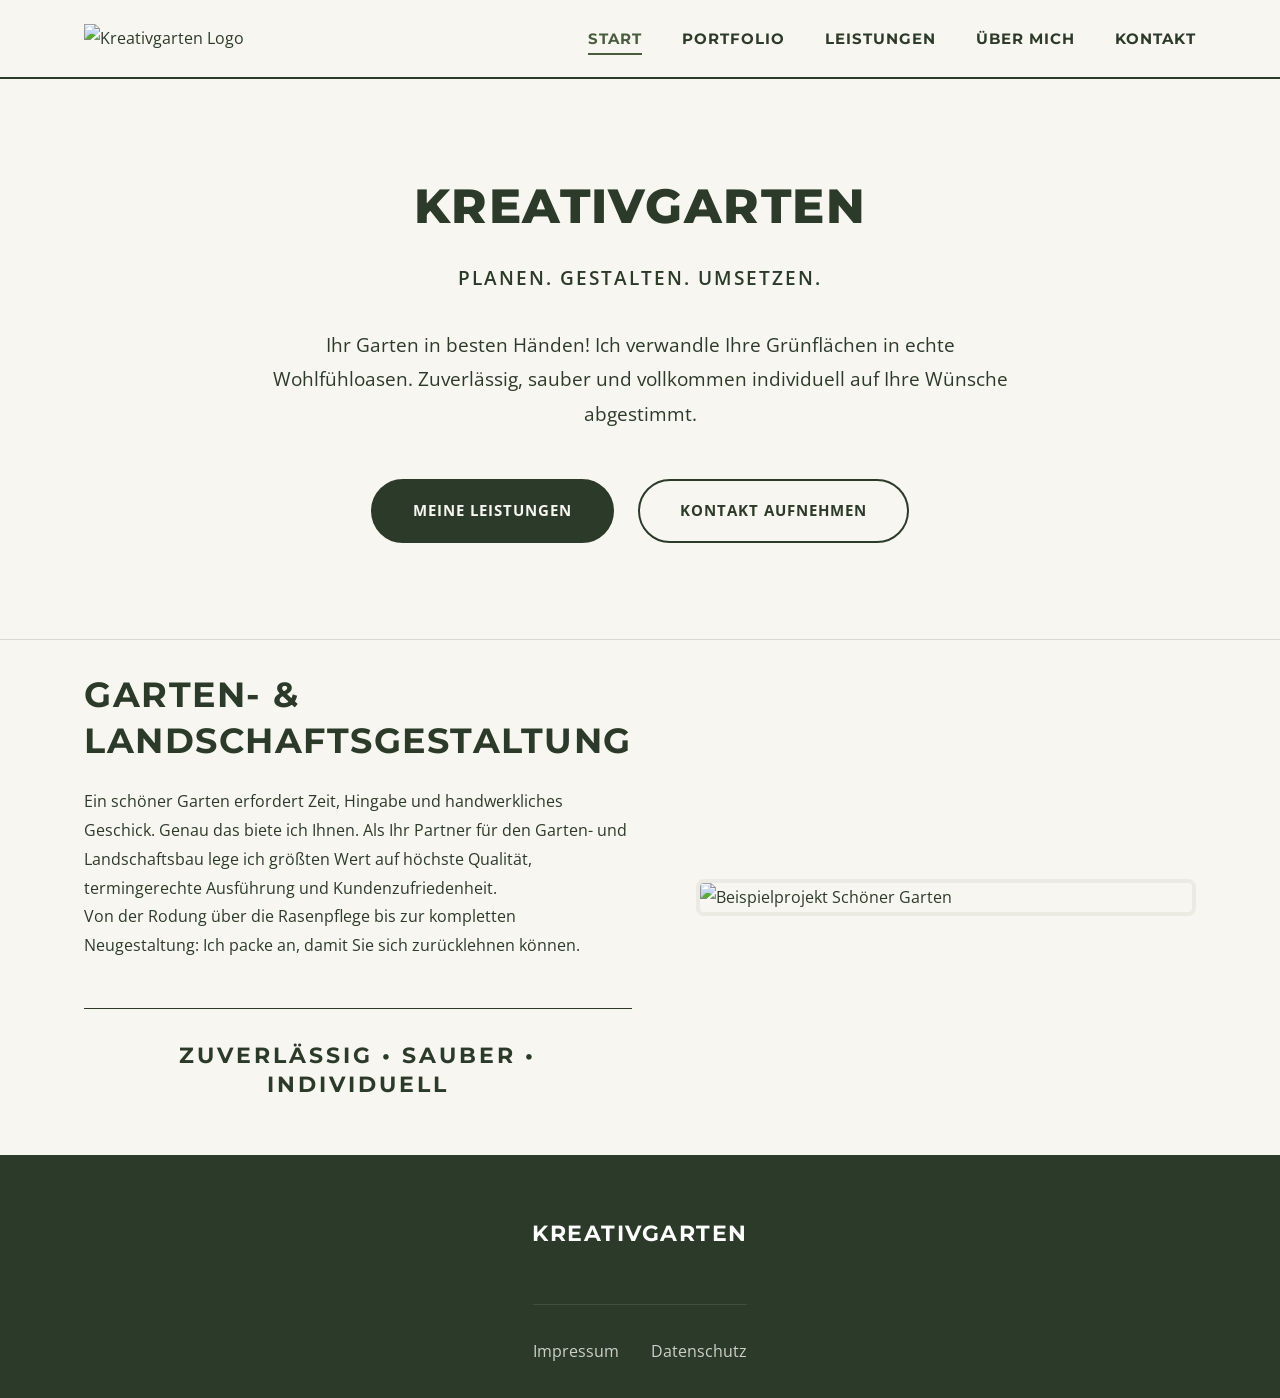
==== index.html @ d23b55d8 "V1" ====
<!DOCTYPE html>
<html lang="de">
<head>
    <meta charset="UTF-8">
    <meta name="viewport" content="width=device-width, initial-scale=1.0">
    <title>KREATIVGARTEN | Garten- & Landschaftsgestaltung</title>
    <link rel="stylesheet" href="style.css">
    <link rel="preconnect" href="https://fonts.googleapis.com">
    <link rel="preconnect" href="https://fonts.gstatic.com" crossorigin>
    <link href="https://fonts.googleapis.com/css2?family=Montserrat:wght@400;600;700;800&family=Open+Sans:wght@400;600&display=swap" rel="stylesheet">
</head>
<body>

    <!-- ================= HEADER & NAVIGATION ================= -->
    <header class="header">
        <div class="container flex-header">
            <div class="logo">
                <a href="index.html">
                    <img src="Bilder/Logo.jpeg" alt="Kreativgarten Logo">
                </a>
            </div>
            <nav class="navigation">
                <ul>
                    <li><a href="index.html" class="active">Start</a></li>
                    <li><a href="portfolio.html">Portfolio</a></li>
                    <li><a href="leistungen.html">Leistungen</a></li>
                    <li><a href="ueber-mich.html">Über mich</a></li>
                    <li><a href="kontakt.html">Kontakt</a></li>
                </ul>
            </nav>
        </div>
    </header>

    <main>
        <!-- ================= HERO BEREICH ================= -->
        <section class="page-header" style="background-color: var(--color-bg-main);">
            <div class="container">
                <h1>Kreativgarten</h1>
                <p class="slogan">PLANEN. GESTALTEN. UMSETZEN.</p>
                <p style="font-size: 1.2rem; max-width: 750px; margin: 0 auto 3rem auto;">
                    Ihr Garten in besten Händen! Ich verwandle Ihre Grünflächen in echte Wohlfühloasen. Zuverlässig, sauber und vollkommen individuell auf Ihre Wünsche abgestimmt.
                </p>
                <div style="display: flex; gap: 1.5rem; justify-content: center; flex-wrap: wrap;">
                    <a href="leistungen.html" class="btn btn-primary">Meine Leistungen</a>
                    <a href="kontakt.html" class="btn btn-secondary">Kontakt aufnehmen</a>
                </div>
            </div>
        </section>

        <!-- ================= EINFÜHRUNG & WERTE ================= -->
        <section class="container split-layout">
            <div class="content-text">
                <h2>Garten- & Landschaftsgestaltung</h2>
                <p>Ein schöner Garten erfordert Zeit, Hingabe und handwerkliches Geschick. Genau das biete ich Ihnen. Als Ihr Partner für den Garten- und Landschaftsbau lege ich größten Wert auf höchste Qualität, termingerechte Ausführung und Kundenzufriedenheit.</p>
                <p>Von der Rodung über die Rasenpflege bis zur kompletten Neugestaltung: Ich packe an, damit Sie sich zurücklehnen können.</p>
                
                <!-- Werte aus dem Flyer -->
                <div style="margin-top: 3rem; padding-top: 2rem; border-top: 1px solid var(--color-primary);">
                    <h3 style="text-align: center; letter-spacing: 3px;">ZUVERLÄSSIG &bull; SAUBER &bull; INDIVIDUELL</h3>
                </div>
            </div>
            <div class="content-image">
                <img src="Bilder/Logo_2x3.jpg" alt="Beispielprojekt Schöner Garten" style="width: 100%; border-radius: var(--border-radius); border: 4px solid var(--color-bg-alt);">
            </div>
        </section>
    </main>

    <!-- ================= FOOTER ================= -->
    <footer class="footer">
        <div class="container flex-footer">
            <div class="logo-footer">
                <h3 style="color: var(--color-white); margin-bottom: 0.5rem;">KREATIVGARTEN</h3>
            </div>
            <ul class="footer-links">
                <li><a href="impressum.html">Impressum</a></li>
                <li><a href="datenschutz.html">Datenschutz</a></li>
            </ul>
        </div>
    </footer>

</body>
</html>
---- style.css ----
/**
 * ==============================================================================
 * KREATIVGARTEN - GARTEN- & LANDSCHAFTSGESTALTUNG
 * Autor: KI-Assistent
 * Beschreibung: Zentrales Stylesheet, optimiert für Lesbarkeit & Responsivität
 * ==============================================================================
 */

/* ==========================================================================
   1. VARIABLEN & THEME (Farben aus dem Flyer)
   ========================================================================== */
   :root {
    /* --- Farben --- */
    --color-primary: #2c3a29;       /* Dunkles Olivgrün (Logo/Text) */
    --color-primary-hover: #4a5c3e; /* Helles Olivgrün (Interaktionen) */
    --color-bg-main: #f7f6f0;       /* Creme/Beige (Haupthintergrund) */
    --color-bg-alt: #ebeae3;        /* Dunkleres Creme (Sektionen) */
    --color-text-main: #2c3a29;     /* Haupttext (identisch mit Primary) */
    --color-white: #ffffff;
    --color-border: rgba(44, 58, 41, 0.15);

    /* --- Typografie --- */
    --font-primary: 'Open Sans', sans-serif;
    --font-heading: 'Montserrat', sans-serif;

    /* --- Abstände & Layout --- */
    --max-width-container: 1200px;  /* Vergrößert für mehr "Atemraum" */
    --spacing-section: 6rem;        /* Großzügiger Abstand zwischen Sektionen */
    --border-radius: 8px;
    --transition-speed: 0.3s;
}

/* ==========================================================================
   2. RESET & BASIS-STYLES
   ========================================================================== */
* {
    margin: 0;
    padding: 0;
    box-sizing: border-box;
}

body {
    font-family: var(--font-primary);
    color: var(--color-text-main);
    background-color: var(--color-bg-main);
    line-height: 1.8; /* Erhöht für bessere Lesbarkeit */
    display: flex;
    flex-direction: column;
    min-height: 100vh;
    font-size: 16px;
}

main {
    flex: 1; /* Hält den Footer am unteren Bildschirmrand */
}

a {
    text-decoration: none;
    color: var(--color-primary);
    transition: color var(--transition-speed) ease;
}

ul {
    list-style: none;
}

img {
    max-width: 100%;
    height: auto;
    display: block;
}

/* ==========================================================================
   3. TYPOGRAFIE
   ========================================================================== */
h1, h2, h3, h4 {
    font-family: var(--font-heading);
    color: var(--color-primary);
    margin-bottom: 1.5rem;
    line-height: 1.3;
    text-transform: uppercase;
    letter-spacing: 1.5px;
}

h1 { font-size: 3rem; font-weight: 800; }
h2 { font-size: 2.2rem; font-weight: 700; }
h3 { font-size: 1.4rem; font-weight: 700; }

.slogan {
    font-weight: 600;
    letter-spacing: 2px;
    margin-bottom: 2rem;
    font-size: 1.2rem;
}

/* ==========================================================================
   4. LAYOUT & CONTAINER
   ========================================================================== */
.container {
    width: 90%;
    max-width: var(--max-width-container);
    margin: 0 auto;
    padding: 0 20px; /* Verhindert das Kleben am Bildschirmrand */
}

section {
    padding: var(--spacing-section) 0;
}

.bg-alt {
    background-color: var(--color-bg-alt);
}

.text-center {
    text-align: center;
}

/* --- Dynamische Grids (verhindern das Quetschen!) --- */
/* Flexibles Grid, das Kacheln mindestens 280px breit macht. Wenn Platz ist, werden sie breiter. */
.grid-flexible {
    display: grid;
    grid-template-columns: repeat(auto-fit, minmax(280px, 1fr));
    gap: 3rem;
    margin-bottom: 4rem;
}

.grid-flexible-leistungen {
    display: grid;
    grid-template-columns: repeat(auto-fit, minmax(280px, 1fr));
    gap: 3rem;
}

/* 2-Spalten-Layout speziell für Text-Bild-Kombinationen */
.split-layout {
    display: grid;
    grid-template-columns: 1fr 1fr;
    gap: 4rem;
    align-items: center;
    margin-top: 2rem;
    margin-bottom: 2rem;
}

/* ==========================================================================
   5. KOMPONENTEN
   ========================================================================== */
/* --- Buttons --- */
.btn {
    display: inline-block;
    padding: 1rem 2.5rem;
    border-radius: 50px;
    font-weight: 700;
    text-transform: uppercase;
    letter-spacing: 1px;
    cursor: pointer;
    transition: all var(--transition-speed) ease;
    border: 2px solid var(--color-primary);
    font-size: 0.95rem;
    text-align: center;
}

.btn-primary {
    background-color: var(--color-primary);
    color: var(--color-bg-main);
}

.btn-primary:hover {
    background-color: var(--color-primary-hover);
    border-color: var(--color-primary-hover);
    color: var(--color-bg-main);
    transform: translateY(-2px);
}

.btn-secondary {
    background-color: transparent;
    color: var(--color-primary);
}

.btn-secondary:hover {
    background-color: var(--color-primary);
    color: var(--color-bg-main);
    transform: translateY(-2px);
}

/* --- Karten (Services etc.) --- */
.card {
    background-color: var(--color-bg-main);
    padding: 2.5rem 2rem;
    margin-bottom: 4rem;
    margin-top: 2rem;
    border-radius: var(--border-radius);
    box-shadow: 0 10px 30px rgba(0,0,0,0.03);
    border: 1px solid var(--color-border);
    text-align: center;
    transition: transform var(--transition-speed) ease;
    height: 100%; /* Wichtig für Grids: Karten sind immer gleich hoch */
}

.card-leistungen {
    background-color: var(--color-bg-main);
    padding: 2.5rem 2rem;


    border-radius: var(--border-radius);
    box-shadow: 0 10px 30px rgba(0,0,0,0.03);
    border: 1px solid var(--color-border);
    text-align: center;
    transition: transform var(--transition-speed) ease;
    height: 100%; /* Wichtig für Grids: Karten sind immer gleich hoch */
}

.card:hover {
    transform: translateY(-8px);
}

.card-icon {
    font-size: 2.5rem;
    color: var(--color-primary-hover);
    margin-bottom: 1.5rem;
}

/* --- Formulare --- */
.form-group {
    margin-bottom: 1.5rem;
    text-align: left;
}

.form-group label {
    display: block;
    font-weight: 600;
    margin-bottom: 0.5rem;
    color: var(--color-primary);
}

.form-control {
    width: 100%;
    padding: 1rem;
    border: 1px solid var(--color-border);
    border-radius: var(--border-radius);
    background-color: var(--color-bg-main);
    font-family: var(--font-primary);
    font-size: 1rem;
    transition: border-color 0.3s ease;
}

.form-control:focus {
    outline: none;
    border-color: var(--color-primary);
    box-shadow: 0 0 0 3px rgba(44, 58, 41, 0.1);
}

/* ==========================================================================
   6. SPEZIFISCHE SEKTIONEN
   ========================================================================== */
/* --- Header & Navigation --- */
.header {
    background-color: var(--color-bg-main);
    border-bottom: 2px solid var(--color-primary);
    position: sticky;
    top: 0;
    z-index: 100;
    padding: 1.5rem 0;
}

.flex-header {
    display: flex;
    justify-content: space-between;
    align-items: center;
}

.logo img {
    max-height: 80px;
    width: auto;
}

.navigation ul {
    display: flex;
    gap: 2.5rem;
    align-items: center;
}

.navigation a {
    color: var(--color-text-main);
    font-weight: 700;
    font-family: var(--font-heading);
    text-transform: uppercase;
    font-size: 0.95rem;
    letter-spacing: 1px;
}

.navigation a:hover,
.navigation a.active {
    color: var(--color-primary-hover);
    border-bottom: 2px solid var(--color-primary-hover);
    padding-bottom: 5px;
}

/* --- Seiten-Header (Hero) --- */
.page-header {
    background-color: var(--color-bg-alt);
    padding: 6rem 0;
    text-align: center;
    border-bottom: 1px solid var(--color-border);
}

/* --- Footer --- */
.footer {
    background-color: var(--color-primary);
    color: var(--color-bg-main);
    padding: 4rem 0 2rem 0;
    text-align: center;
    margin-top: auto;
}

.footer p, .footer a {
    color: var(--color-bg-main);
    opacity: 0.8;
}

.flex-footer {
    display: flex;
    flex-direction: column;
    align-items: center;
    gap: 2rem;
}

.footer-links {
    display: flex;
    gap: 2rem;
    margin-top: 1rem;
    border-top: 1px solid rgba(255,255,255,0.1);
    padding-top: 2rem;
}

.footer-links a:hover {
    opacity: 1;
}

/* ==========================================================================
   7. MEDIA QUERIES (Responsivität)
   ========================================================================== */
@media (max-width: 992px) {
    .split-layout {
        grid-template-columns: 1fr; /* Wird bei Tablets einspaltig */
        gap: 3rem;
    }
    h1 { font-size: 2.5rem; }
}

@media (max-width: 768px) {
    .flex-header {
        flex-direction: column;
        gap: 1.5rem;
    }
    
    .navigation ul {
        flex-wrap: wrap;
        justify-content: center;
        gap: 1rem 1.5rem;
    }

    section { padding: 4rem 0; }
}
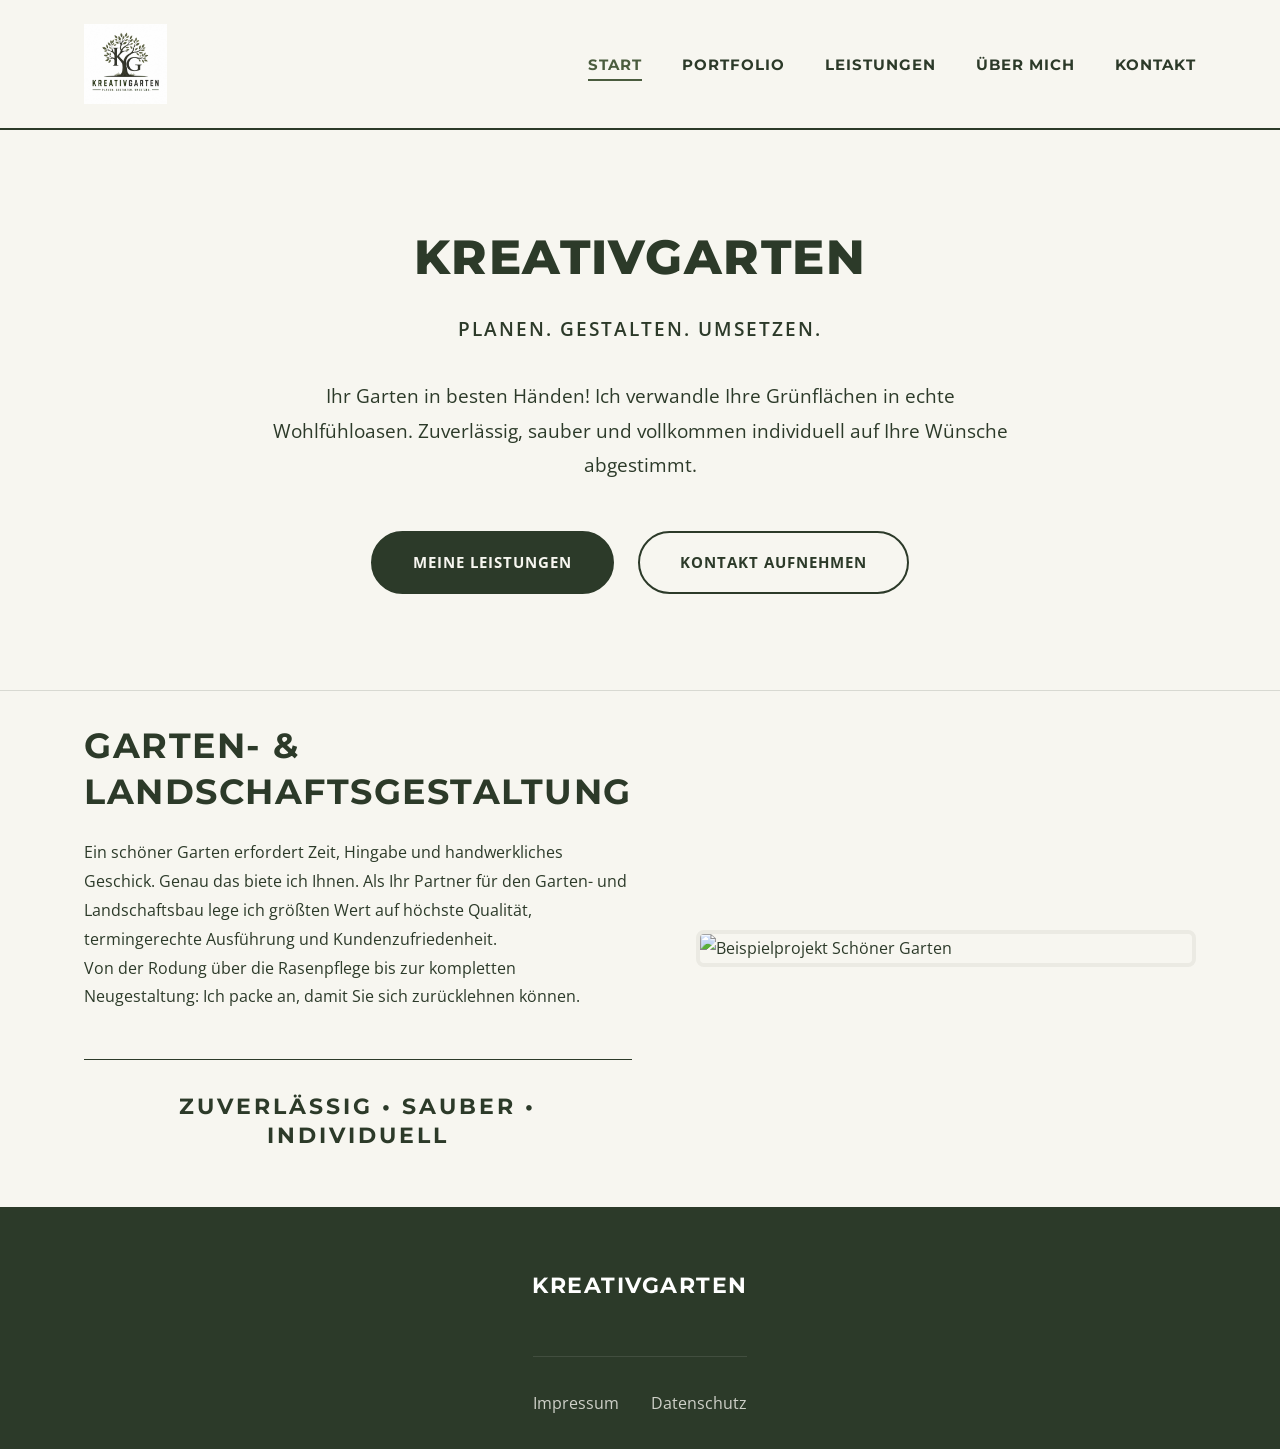
==== commit 31d773d5: "." ====
--- a/index.html
+++ b/index.html
@@ -16,7 +16,7 @@
         <div class="container flex-header">
             <div class="logo">
                 <a href="index.html">
-                    <img src="Bilder/Logo.jpeg" alt="Kreativgarten Logo">
+                    <img src="Bilder/logo.jpeg" alt="Kreativgarten Logo">
                 </a>
             </div>
             <nav class="navigation">
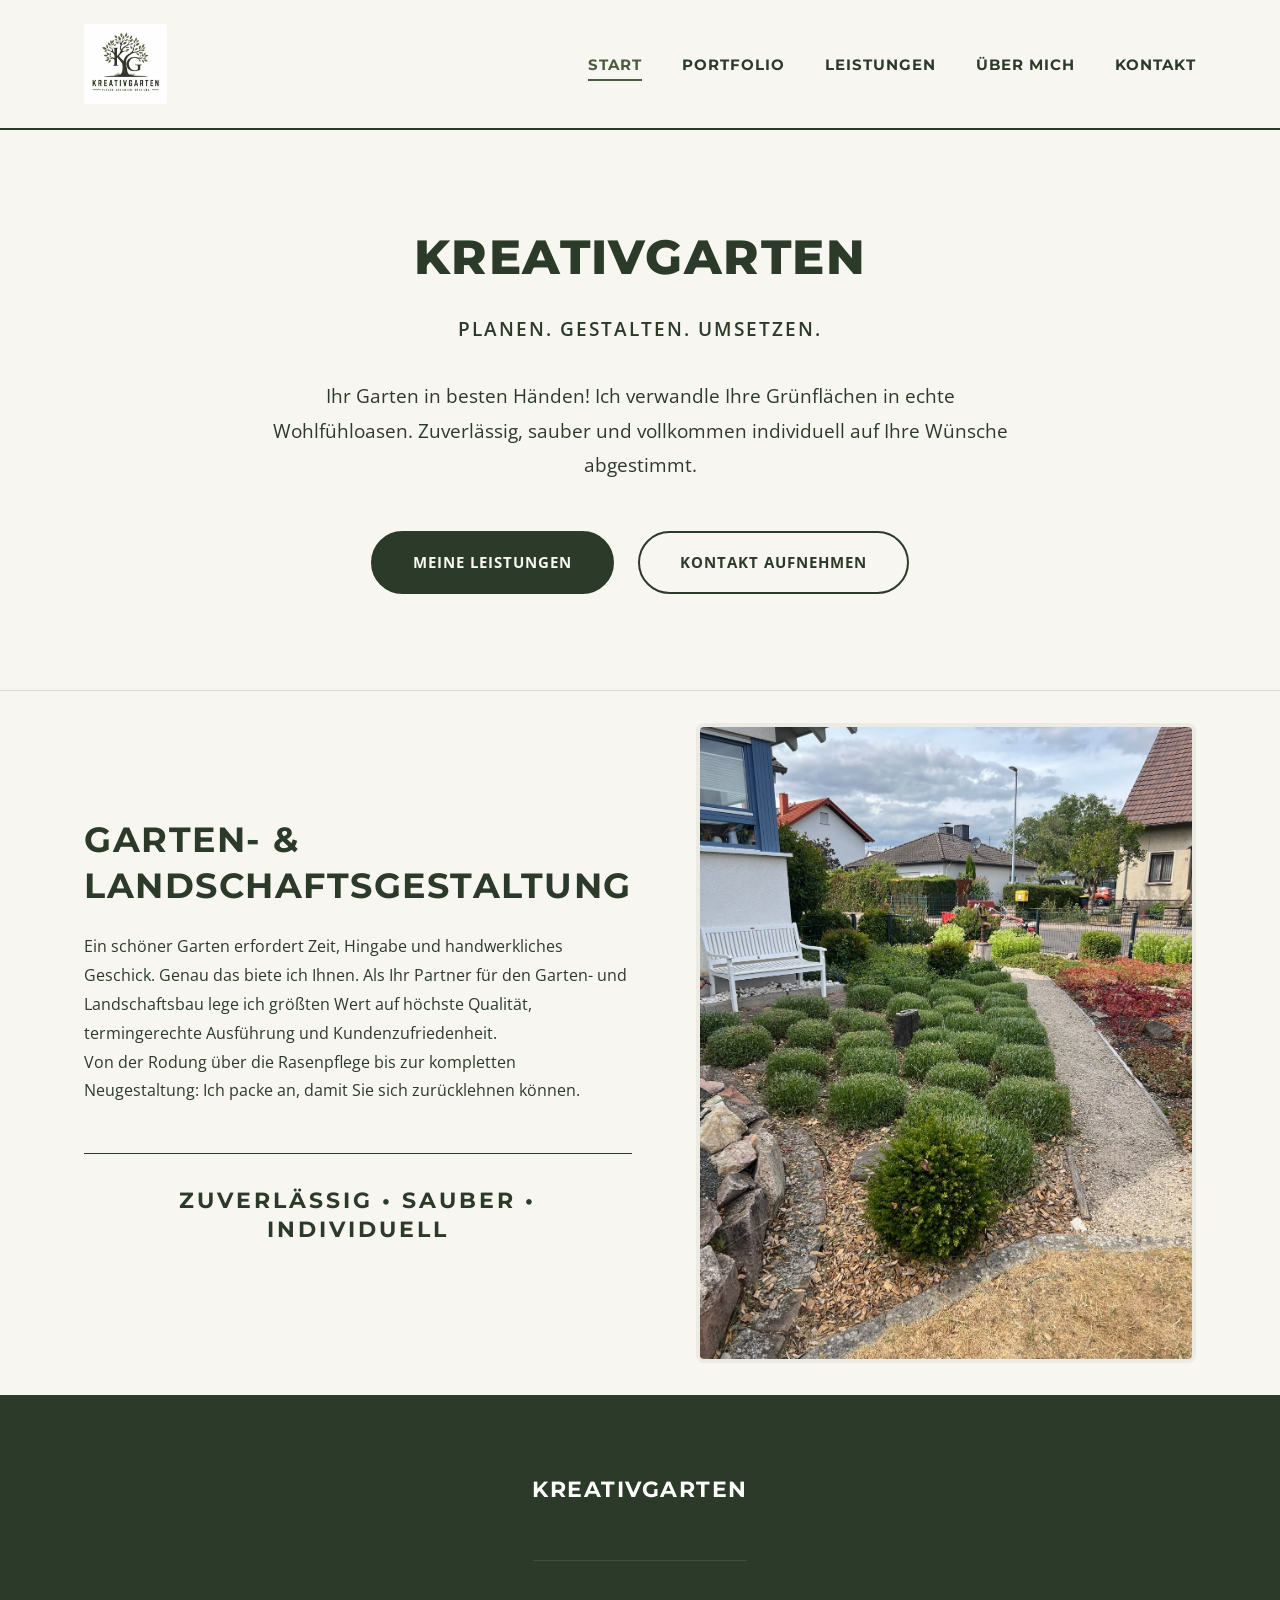
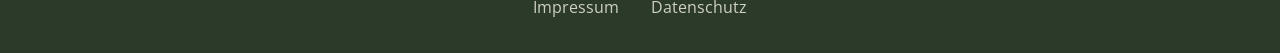
==== commit 74695682: "." ====
--- a/index.html
+++ b/index.html
@@ -60,7 +60,7 @@
                 </div>
             </div>
             <div class="content-image">
-                <img src="Bilder/Logo_2x3.jpg" alt="Beispielprojekt Schöner Garten" style="width: 100%; border-radius: var(--border-radius); border: 4px solid var(--color-bg-alt);">
+                <img src="Bilder/Weg2_Nachher.jpeg" alt="Schöner Garten" style="width: 100%; border-radius: var(--border-radius); border: 4px solid var(--color-bg-alt);">
             </div>
         </section>
     </main>
--- a/style.css
+++ b/style.css
@@ -1,7 +1,7 @@
 /**
  * ==============================================================================
  * KREATIVGARTEN - GARTEN- & LANDSCHAFTSGESTALTUNG
- * Autor: KI-Assistent
+ * 
  * Beschreibung: Zentrales Stylesheet, optimiert für Lesbarkeit & Responsivität
  * ==============================================================================
  */
@@ -9,13 +9,13 @@
 /* ==========================================================================
    1. VARIABLEN & THEME (Farben aus dem Flyer)
    ========================================================================== */
-   :root {
+:root {
     /* --- Farben --- */
-    --color-primary: #2c3a29;       /* Dunkles Olivgrün (Logo/Text) */
-    --color-primary-hover: #4a5c3e; /* Helles Olivgrün (Interaktionen) */
-    --color-bg-main: #f7f6f0;       /* Creme/Beige (Haupthintergrund) */
-    --color-bg-alt: #ebeae3;        /* Dunkleres Creme (Sektionen) */
-    --color-text-main: #2c3a29;     /* Haupttext (identisch mit Primary) */
+    --color-primary: #2c3a29;       
+    --color-primary-hover: #4a5c3e; 
+    --color-bg-main: #f7f6f0;       
+    --color-bg-alt: #ebeae3;        
+    --color-text-main: #2c3a29;     
     --color-white: #ffffff;
     --color-border: rgba(44, 58, 41, 0.15);
 
@@ -24,8 +24,8 @@
     --font-heading: 'Montserrat', sans-serif;
 
     /* --- Abstände & Layout --- */
-    --max-width-container: 1200px;  /* Vergrößert für mehr "Atemraum" */
-    --spacing-section: 6rem;        /* Großzügiger Abstand zwischen Sektionen */
+    --max-width-container: 1200px;  
+    --spacing-section: 6rem;        
     --border-radius: 8px;
     --transition-speed: 0.3s;
 }
@@ -43,7 +43,7 @@
     font-family: var(--font-primary);
     color: var(--color-text-main);
     background-color: var(--color-bg-main);
-    line-height: 1.8; /* Erhöht für bessere Lesbarkeit */
+    line-height: 1.8; 
     display: flex;
     flex-direction: column;
     min-height: 100vh;
@@ -51,7 +51,7 @@
 }
 
 main {
-    flex: 1; /* Hält den Footer am unteren Bildschirmrand */
+    flex: 1; 
 }
 
 a {
@@ -80,6 +80,8 @@
     line-height: 1.3;
     text-transform: uppercase;
     letter-spacing: 1.5px;
+    hyphens: auto;
+    -webkit-hyphens: auto; /* Wichtig für Safari */
 }
 
 h1 { font-size: 3rem; font-weight: 800; }
@@ -100,7 +102,7 @@
     width: 90%;
     max-width: var(--max-width-container);
     margin: 0 auto;
-    padding: 0 20px; /* Verhindert das Kleben am Bildschirmrand */
+    padding: 0 20px; 
 }
 
 section {
@@ -115,8 +117,6 @@
     text-align: center;
 }
 
-/* --- Dynamische Grids (verhindern das Quetschen!) --- */
-/* Flexibles Grid, das Kacheln mindestens 280px breit macht. Wenn Platz ist, werden sie breiter. */
 .grid-flexible {
     display: grid;
     grid-template-columns: repeat(auto-fit, minmax(280px, 1fr));
@@ -130,7 +130,6 @@
     gap: 3rem;
 }
 
-/* 2-Spalten-Layout speziell für Text-Bild-Kombinationen */
 .split-layout {
     display: grid;
     grid-template-columns: 1fr 1fr;
@@ -158,205 +157,155 @@
     text-align: center;
 }
 
-.btn-primary {
-    background-color: var(--color-primary);
-    color: var(--color-bg-main);
-}
-
-.btn-primary:hover {
-    background-color: var(--color-primary-hover);
-    border-color: var(--color-primary-hover);
-    color: var(--color-bg-main);
-    transform: translateY(-2px);
-}
-
-.btn-secondary {
-    background-color: transparent;
-    color: var(--color-primary);
-}
-
-.btn-secondary:hover {
-    background-color: var(--color-primary);
-    color: var(--color-bg-main);
-    transform: translateY(-2px);
-}
-
-/* --- Karten (Services etc.) --- */
+.btn-primary { background-color: var(--color-primary); color: var(--color-bg-main); }
+.btn-primary:hover { background-color: var(--color-primary-hover); border-color: var(--color-primary-hover); color: var(--color-bg-main); transform: translateY(-2px); }
+.btn-secondary { background-color: transparent; color: var(--color-primary); }
+.btn-secondary:hover { background-color: var(--color-primary); color: var(--color-bg-main); transform: translateY(-2px); }
+
+/* --- Allgemeine Karten --- */
 .card {
-    background-color: var(--color-bg-main);
-    padding: 2.5rem 2rem;
-    margin-bottom: 4rem;
-    margin-top: 2rem;
-    border-radius: var(--border-radius);
-    box-shadow: 0 10px 30px rgba(0,0,0,0.03);
-    border: 1px solid var(--color-border);
-    text-align: center;
-    transition: transform var(--transition-speed) ease;
-    height: 100%; /* Wichtig für Grids: Karten sind immer gleich hoch */
-}
+    background-color: var(--color-bg-main); padding: 2.5rem 2rem; margin-bottom: 4rem; margin-top: 2rem;
+    border-radius: var(--border-radius); box-shadow: 0 10px 30px rgba(0,0,0,0.03); border: 1px solid var(--color-border);
+    text-align: center; transition: transform var(--transition-speed) ease; height: 100%; 
+}
+.card:hover { transform: translateY(-8px); }
 
 .card-leistungen {
-    background-color: var(--color-bg-main);
-    padding: 2.5rem 2rem;
-
-
-    border-radius: var(--border-radius);
-    box-shadow: 0 10px 30px rgba(0,0,0,0.03);
-    border: 1px solid var(--color-border);
-    text-align: center;
-    transition: transform var(--transition-speed) ease;
-    height: 100%; /* Wichtig für Grids: Karten sind immer gleich hoch */
-}
-
-.card:hover {
-    transform: translateY(-8px);
-}
-
-.card-icon {
-    font-size: 2.5rem;
-    color: var(--color-primary-hover);
-    margin-bottom: 1.5rem;
+    background-color: var(--color-bg-main); padding: 2.5rem 2rem; border-radius: var(--border-radius);
+    box-shadow: 0 10px 30px rgba(0,0,0,0.03); border: 1px solid var(--color-border); text-align: center;
+    transition: transform var(--transition-speed) ease; height: 100%; 
+}
+
+.card-icon { font-size: 2.5rem; color: var(--color-primary-hover); margin-bottom: 1.5rem; }
+
+/* --- Portfolio Karten --- */
+.card-portfolio {
+    background-color: var(--color-bg-main); padding: 1.5rem; border-radius: var(--border-radius);
+    box-shadow: 0 10px 30px rgba(0,0,0,0.03); border: 1px solid var(--color-border); text-align: center;
+    transition: transform var(--transition-speed) ease; display: flex; flex-direction: column;
+}
+.card-portfolio:hover { transform: translateY(-8px); }
+
+.portfolio-img {
+    border-radius: 4px; margin-bottom: 1.5rem; height: 250px; object-fit: cover; width: 100%; cursor: pointer;
+}
+
+.ba-container { display: grid; grid-template-columns: 1fr 1fr; gap: 0.5rem; margin-bottom: 1.5rem; }
+.ba-img-wrapper { position: relative; }
+.ba-img-wrapper img { height: 220px; object-fit: cover; width: 100%; border-radius: 4px; cursor: pointer; }
+.ba-label {
+    position: absolute; top: 8px; left: 8px; background-color: rgba(44, 58, 41, 0.85); color: var(--color-white);
+    padding: 4px 10px; font-size: 0.75rem; font-weight: 700; text-transform: uppercase; border-radius: 4px;
+    letter-spacing: 1px; z-index: 2; pointer-events: none;
 }
 
 /* --- Formulare --- */
-.form-group {
-    margin-bottom: 1.5rem;
-    text-align: left;
-}
-
-.form-group label {
-    display: block;
-    font-weight: 600;
-    margin-bottom: 0.5rem;
-    color: var(--color-primary);
-}
-
+.form-group { margin-bottom: 1.5rem; text-align: left; }
+.form-group label { display: block; font-weight: 600; margin-bottom: 0.5rem; color: var(--color-primary); }
 .form-control {
+    width: 100%; padding: 1rem; border: 1px solid var(--color-border); border-radius: var(--border-radius);
+    background-color: var(--color-bg-main); font-family: var(--font-primary); font-size: 1rem; transition: border-color 0.3s ease;
+}
+.form-control:focus { outline: none; border-color: var(--color-primary); box-shadow: 0 0 0 3px rgba(44, 58, 41, 0.1); }
+
+/* ==========================================================================
+   6. SPEZIFISCHE SEKTIONEN
+   ========================================================================== */
+.header {
+    background-color: var(--color-bg-main); border-bottom: 2px solid var(--color-primary);
+    position: sticky; top: 0; z-index: 100; padding: 1.5rem 0;
+}
+.flex-header { display: flex; justify-content: space-between; align-items: center; }
+.logo img { max-height: 80px; width: auto; }
+.navigation ul { display: flex; gap: 2.5rem; align-items: center; }
+.navigation a {
+    color: var(--color-text-main); font-weight: 700; font-family: var(--font-heading);
+    text-transform: uppercase; font-size: 0.95rem; letter-spacing: 1px;
+}
+.navigation a:hover, .navigation a.active {
+    color: var(--color-primary-hover); border-bottom: 2px solid var(--color-primary-hover); padding-bottom: 5px;
+}
+
+.page-header { background-color: var(--color-bg-alt); padding: 6rem 0; text-align: center; border-bottom: 1px solid var(--color-border); }
+
+.footer { background-color: var(--color-primary); color: var(--color-bg-main); padding: 5rem 0 2rem 0; text-align: center; margin-top: auto; }
+.footer p, .footer a { color: var(--color-bg-main); opacity: 0.8; }
+.flex-footer { display: flex; flex-direction: column; align-items: center; gap: 2rem; }
+.footer-links { display: flex; gap: 2rem; margin-top: 1rem; border-top: 1px solid rgba(255,255,255,0.1); padding-top: 2rem; }
+.footer-links a:hover { opacity: 1; }
+
+/* ==========================================================================
+   7. MEDIA QUERIES (Responsivität)
+   ========================================================================== */
+@media (max-width: 992px) {
+    .split-layout { grid-template-columns: 1fr; gap: 3rem; }
+    h1 { font-size: 2.5rem; }
+}
+
+@media (max-width: 768px) {
+    .flex-header { flex-direction: column; gap: 1.5rem; }
+    .navigation ul { flex-wrap: wrap; justify-content: center; gap: 1rem 1.5rem; }
+    section { padding: 4rem 0; }
+}
+
+@media (max-width: 500px) {
+    .ba-container { grid-template-columns: 1fr; }
+    .ba-img-wrapper img { height: 200px; }
+}
+
+/* ==========================================================================
+   8. LIGHTBOX / VOLLBILD-GALERIE (NEU)
+   ========================================================================== */
+.lightbox-modal {
+    position: fixed;
+    top: 0;
+    left: 0;
     width: 100%;
-    padding: 1rem;
-    border: 1px solid var(--color-border);
-    border-radius: var(--border-radius);
-    background-color: var(--color-bg-main);
-    font-family: var(--font-primary);
-    font-size: 1rem;
-    transition: border-color 0.3s ease;
-}
-
-.form-control:focus {
-    outline: none;
-    border-color: var(--color-primary);
-    box-shadow: 0 0 0 3px rgba(44, 58, 41, 0.1);
-}
-
-/* ==========================================================================
-   6. SPEZIFISCHE SEKTIONEN
-   ========================================================================== */
-/* --- Header & Navigation --- */
-.header {
-    background-color: var(--color-bg-main);
-    border-bottom: 2px solid var(--color-primary);
-    position: sticky;
-    top: 0;
-    z-index: 100;
-    padding: 1.5rem 0;
-}
-
-.flex-header {
+    height: 100%;
+    background-color: rgba(15, 20, 14, 0.95);
+    z-index: 1000;
     display: flex;
-    justify-content: space-between;
+    justify-content: center;
     align-items: center;
-}
-
-.logo img {
-    max-height: 80px;
-    width: auto;
-}
-
-.navigation ul {
-    display: flex;
-    gap: 2.5rem;
-    align-items: center;
-}
-
-.navigation a {
-    color: var(--color-text-main);
-    font-weight: 700;
-    font-family: var(--font-heading);
-    text-transform: uppercase;
-    font-size: 0.95rem;
-    letter-spacing: 1px;
-}
-
-.navigation a:hover,
-.navigation a.active {
-    color: var(--color-primary-hover);
-    border-bottom: 2px solid var(--color-primary-hover);
-    padding-bottom: 5px;
-}
-
-/* --- Seiten-Header (Hero) --- */
-.page-header {
-    background-color: var(--color-bg-alt);
-    padding: 6rem 0;
-    text-align: center;
-    border-bottom: 1px solid var(--color-border);
-}
-
-/* --- Footer --- */
-.footer {
-    background-color: var(--color-primary);
-    color: var(--color-bg-main);
-    padding: 4rem 0 2rem 0;
-    text-align: center;
-    margin-top: auto;
-}
-
-.footer p, .footer a {
-    color: var(--color-bg-main);
-    opacity: 0.8;
-}
-
-.flex-footer {
-    display: flex;
-    flex-direction: column;
-    align-items: center;
-    gap: 2rem;
-}
-
-.footer-links {
-    display: flex;
-    gap: 2rem;
-    margin-top: 1rem;
-    border-top: 1px solid rgba(255,255,255,0.1);
-    padding-top: 2rem;
-}
-
-.footer-links a:hover {
+    opacity: 0;
+    pointer-events: none;
+    transition: opacity 0.3s ease;
+}
+
+.lightbox-modal.active {
     opacity: 1;
-}
-
-/* ==========================================================================
-   7. MEDIA QUERIES (Responsivität)
-   ========================================================================== */
-@media (max-width: 992px) {
-    .split-layout {
-        grid-template-columns: 1fr; /* Wird bei Tablets einspaltig */
-        gap: 3rem;
-    }
-    h1 { font-size: 2.5rem; }
-}
+    pointer-events: auto;
+}
+
+.lightbox-img {
+    max-width: 90vw;
+    max-height: 90vh;
+    border-radius: 4px;
+    box-shadow: 0 4px 30px rgba(0,0,0,0.6);
+    user-select: none;
+}
+
+.lightbox-close, .lightbox-prev, .lightbox-next {
+    position: absolute;
+    color: var(--color-white);
+    font-size: 3rem;
+    cursor: pointer;
+    z-index: 1001;
+    user-select: none;
+    transition: transform 0.2s ease, color 0.2s ease;
+}
+
+.lightbox-close { top: 20px; right: 30px; font-size: 3.5rem; }
+.lightbox-prev, .lightbox-next {
+    top: 50%; transform: translateY(-50%); padding: 20px; background: rgba(0, 0, 0, 0.3); border-radius: 4px;
+}
+.lightbox-prev:hover, .lightbox-next:hover, .lightbox-close:hover { color: #c9d6c2; transform: translateY(-50%) scale(1.1); }
+.lightbox-close:hover { transform: scale(1.1); }
+.lightbox-prev { left: 20px; }
+.lightbox-next { right: 20px; }
 
 @media (max-width: 768px) {
-    .flex-header {
-        flex-direction: column;
-        gap: 1.5rem;
-    }
-    
-    .navigation ul {
-        flex-wrap: wrap;
-        justify-content: center;
-        gap: 1rem 1.5rem;
-    }
-
-    section { padding: 4rem 0; }
-}+    .lightbox-prev, .lightbox-next { font-size: 2rem; padding: 10px; }
+    .lightbox-prev { left: 10px; }
+    .lightbox-next { right: 10px; }
+}
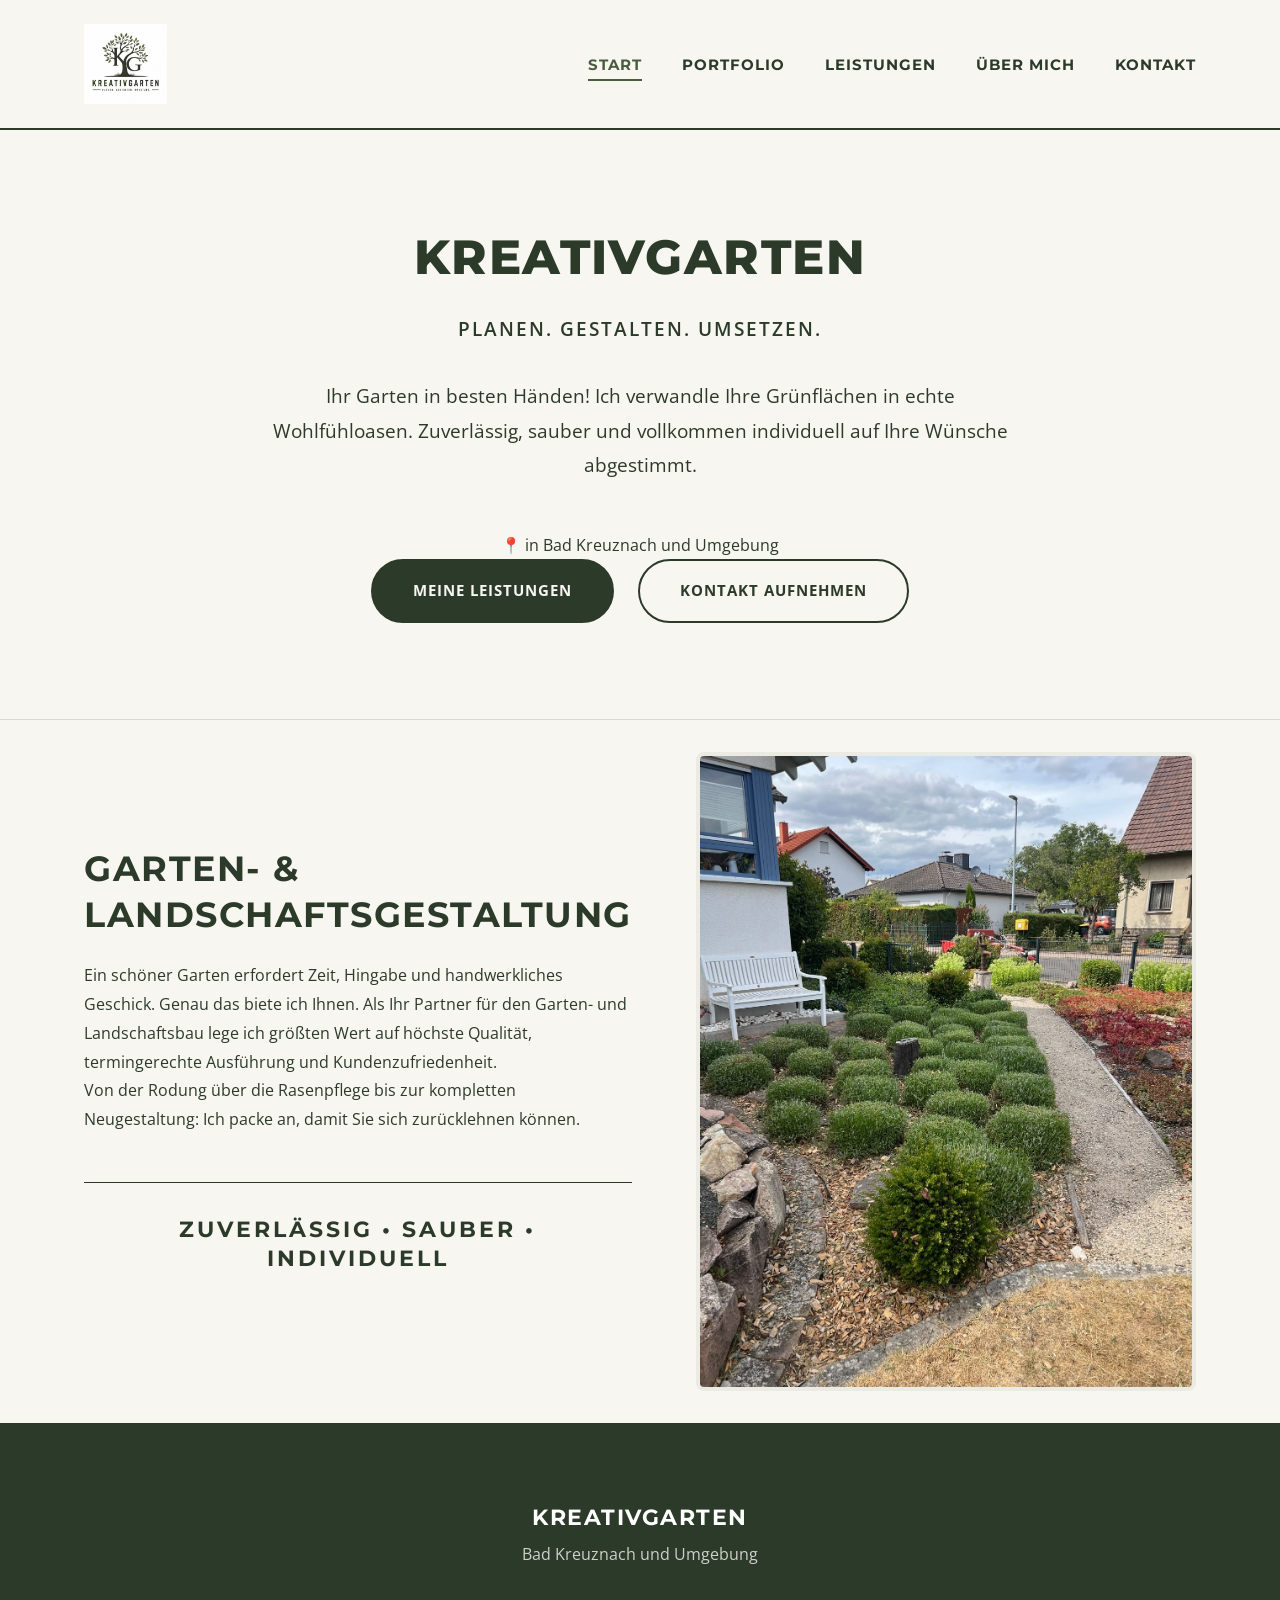
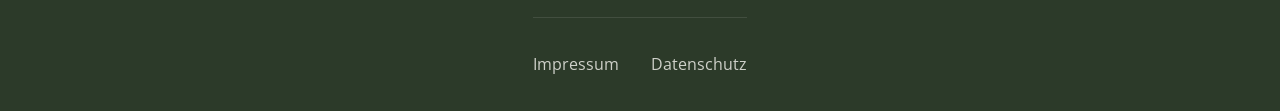
==== commit 59cfe9b6: "." ====
--- a/index.html
+++ b/index.html
@@ -40,6 +40,7 @@
                 <p style="font-size: 1.2rem; max-width: 750px; margin: 0 auto 3rem auto;">
                     Ihr Garten in besten Händen! Ich verwandle Ihre Grünflächen in echte Wohlfühloasen. Zuverlässig, sauber und vollkommen individuell auf Ihre Wünsche abgestimmt.
                 </p>
+                <p>📍 in Bad Kreuznach und Umgebung</p>
                 <div style="display: flex; gap: 1.5rem; justify-content: center; flex-wrap: wrap;">
                     <a href="leistungen.html" class="btn btn-primary">Meine Leistungen</a>
                     <a href="kontakt.html" class="btn btn-secondary">Kontakt aufnehmen</a>
@@ -70,6 +71,7 @@
         <div class="container flex-footer">
             <div class="logo-footer">
                 <h3 style="color: var(--color-white); margin-bottom: 0.5rem;">KREATIVGARTEN</h3>
+                <p>Bad Kreuznach und Umgebung</p>
             </div>
             <ul class="footer-links">
                 <li><a href="impressum.html">Impressum</a></li>
--- a/style.css
+++ b/style.css
@@ -11,11 +11,11 @@
    ========================================================================== */
 :root {
     /* --- Farben --- */
-    --color-primary: #2c3a29;       
-    --color-primary-hover: #4a5c3e; 
-    --color-bg-main: #f7f6f0;       
-    --color-bg-alt: #ebeae3;        
-    --color-text-main: #2c3a29;     
+    --color-primary: #2c3a29;
+    --color-primary-hover: #4a5c3e;
+    --color-bg-main: #f7f6f1;
+    --color-bg-alt: #ebeae3;
+    --color-text-main: #2c3a29;
     --color-white: #ffffff;
     --color-border: rgba(44, 58, 41, 0.15);
 
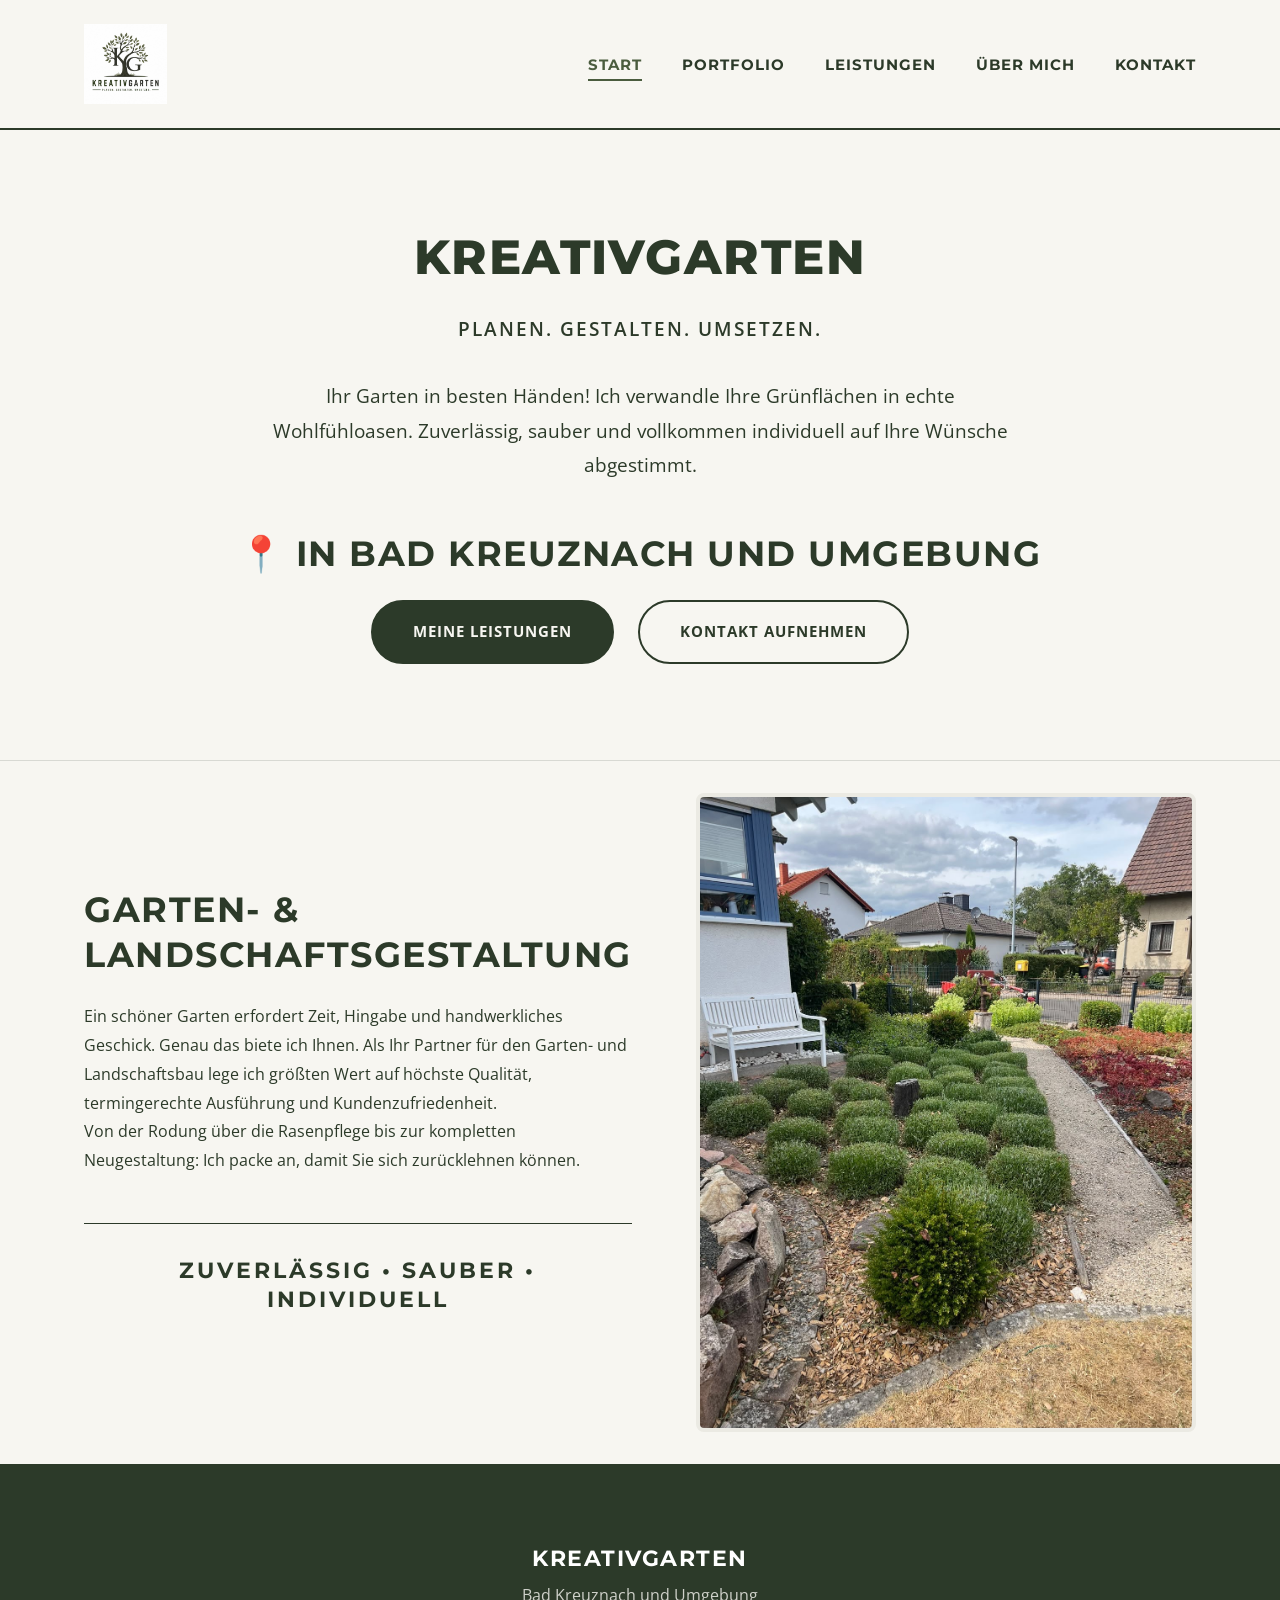
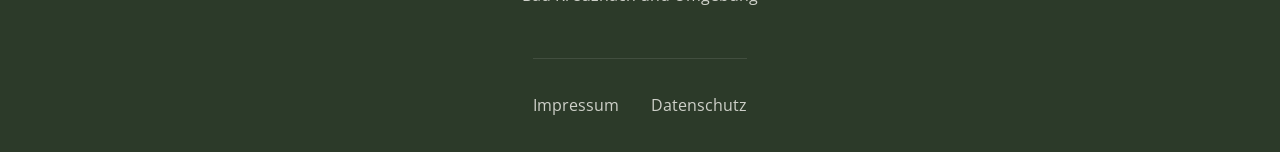
==== commit 9a3a185c: "." ====
--- a/index.html
+++ b/index.html
@@ -40,7 +40,7 @@
                 <p style="font-size: 1.2rem; max-width: 750px; margin: 0 auto 3rem auto;">
                     Ihr Garten in besten Händen! Ich verwandle Ihre Grünflächen in echte Wohlfühloasen. Zuverlässig, sauber und vollkommen individuell auf Ihre Wünsche abgestimmt.
                 </p>
-                <p>📍 in Bad Kreuznach und Umgebung</p>
+                <h2>📍 in Bad Kreuznach und Umgebung</h2>
                 <div style="display: flex; gap: 1.5rem; justify-content: center; flex-wrap: wrap;">
                     <a href="leistungen.html" class="btn btn-primary">Meine Leistungen</a>
                     <a href="kontakt.html" class="btn btn-secondary">Kontakt aufnehmen</a>
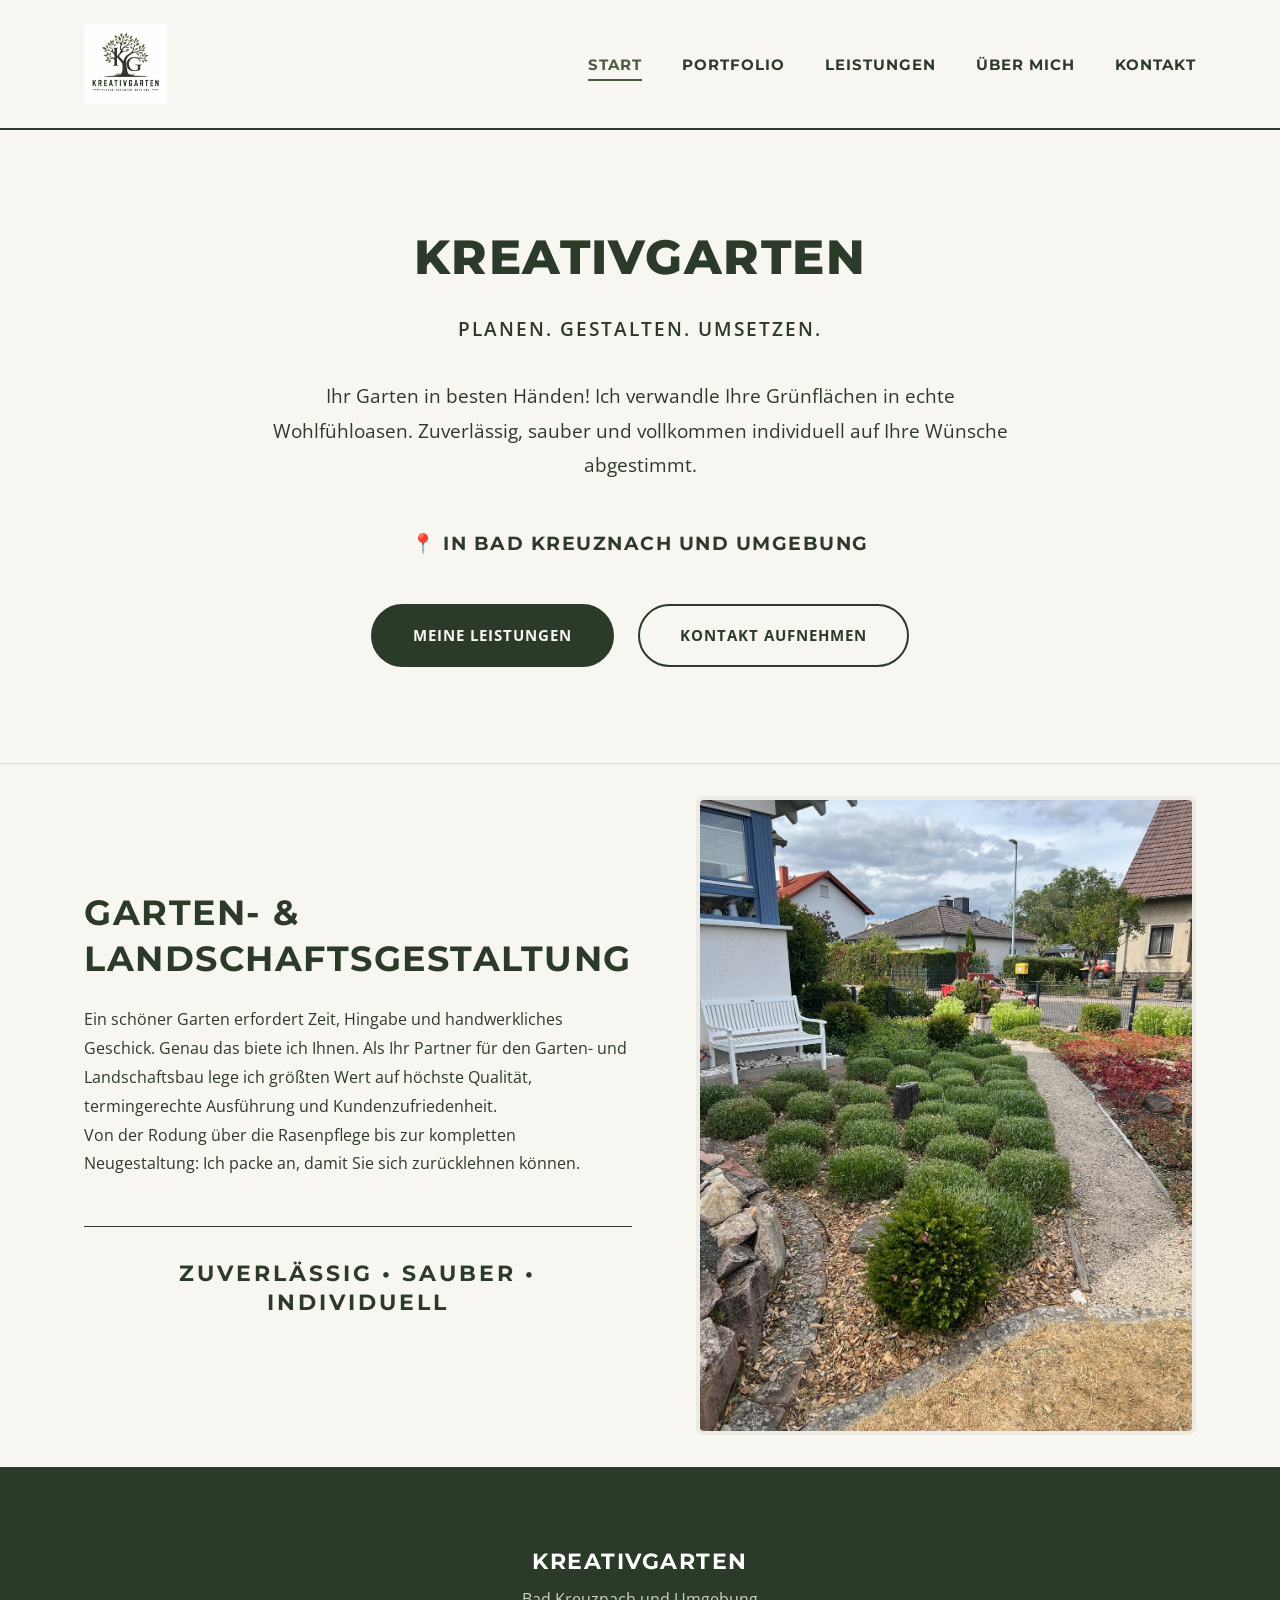
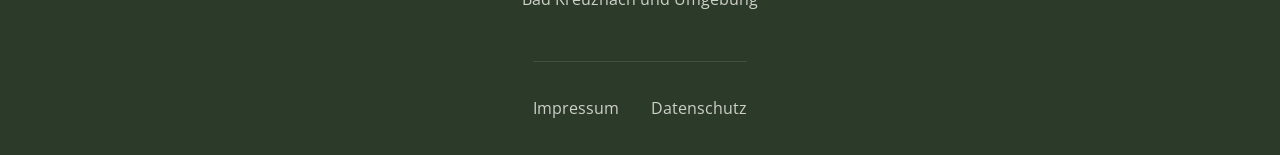
==== commit 0ebe72ab: "." ====
--- a/index.html
+++ b/index.html
@@ -40,7 +40,8 @@
                 <p style="font-size: 1.2rem; max-width: 750px; margin: 0 auto 3rem auto;">
                     Ihr Garten in besten Händen! Ich verwandle Ihre Grünflächen in echte Wohlfühloasen. Zuverlässig, sauber und vollkommen individuell auf Ihre Wünsche abgestimmt.
                 </p>
-                <h2>📍 in Bad Kreuznach und Umgebung</h2>
+                <h2 style="font-size: 1.2rem; max-width: 750px; margin: 0 auto 3rem auto;">
+                    📍 in Bad Kreuznach und Umgebung</h2>
                 <div style="display: flex; gap: 1.5rem; justify-content: center; flex-wrap: wrap;">
                     <a href="leistungen.html" class="btn btn-primary">Meine Leistungen</a>
                     <a href="kontakt.html" class="btn btn-secondary">Kontakt aufnehmen</a>
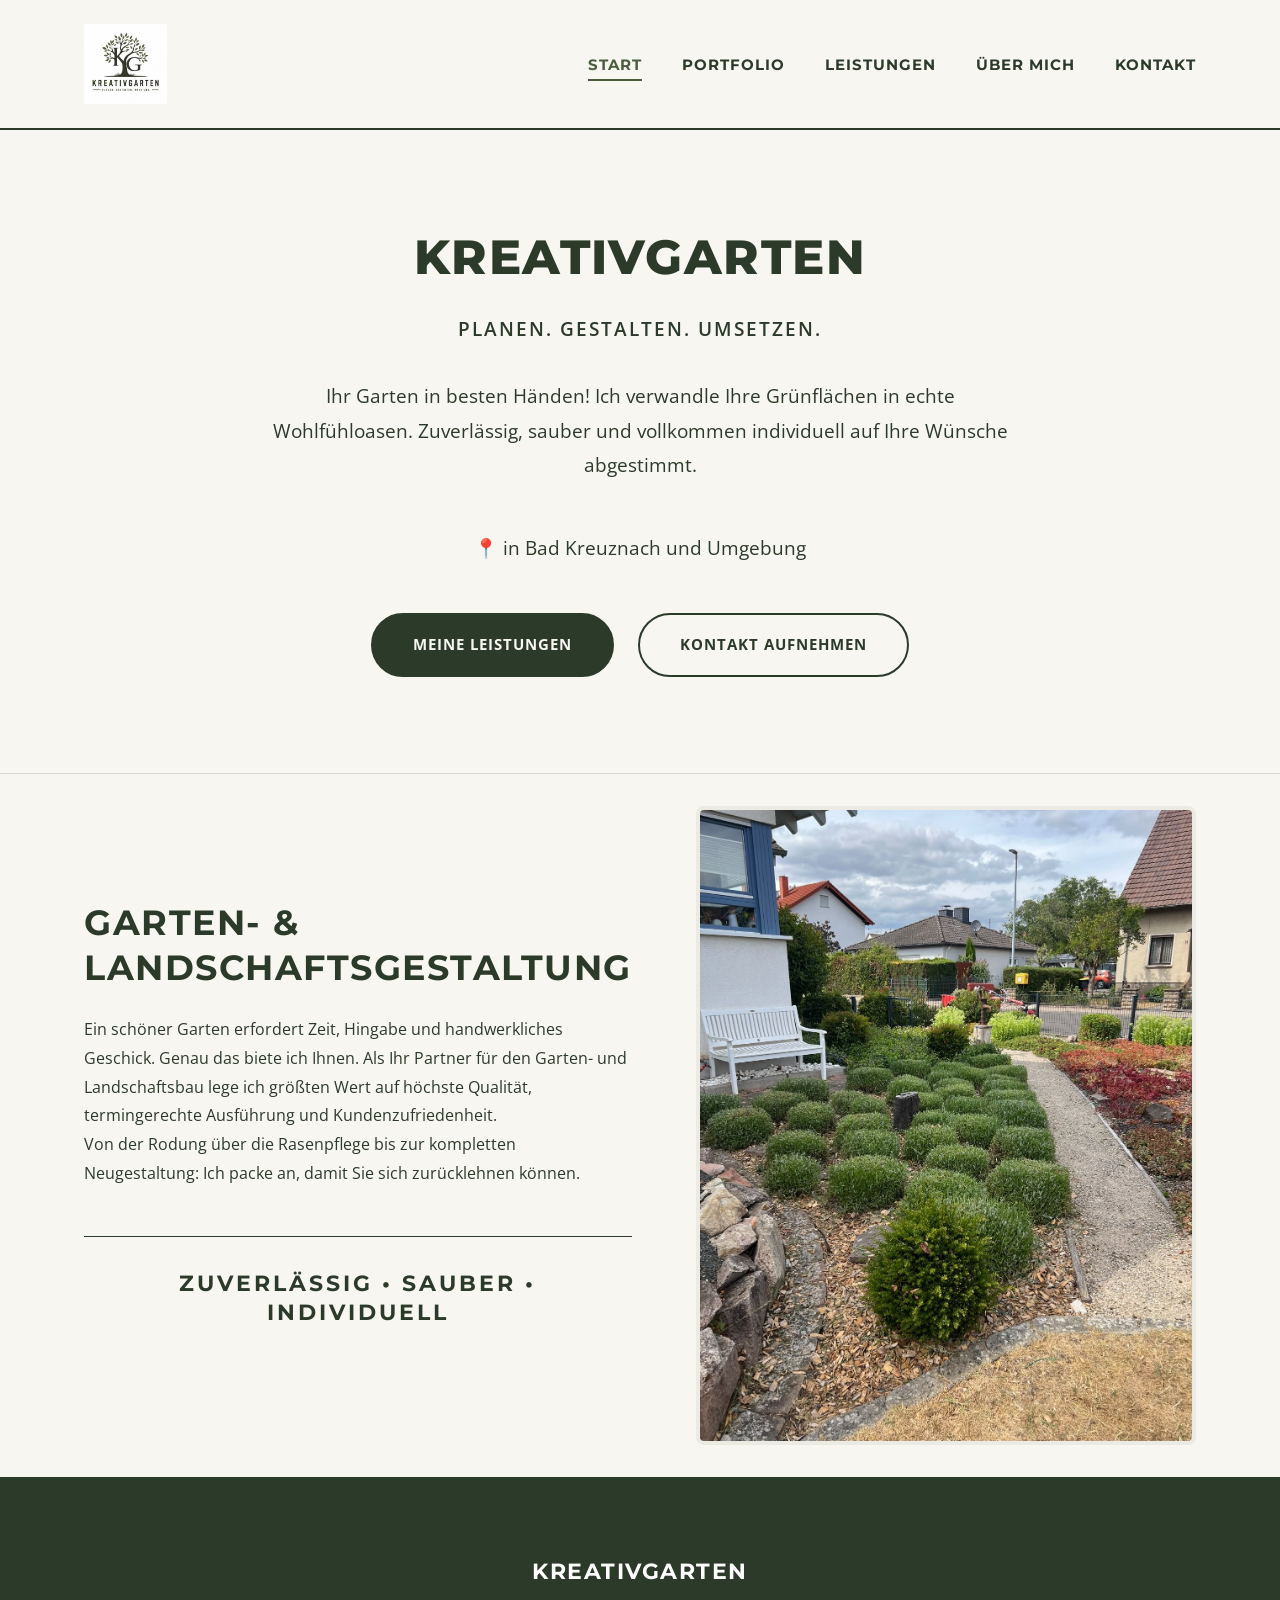
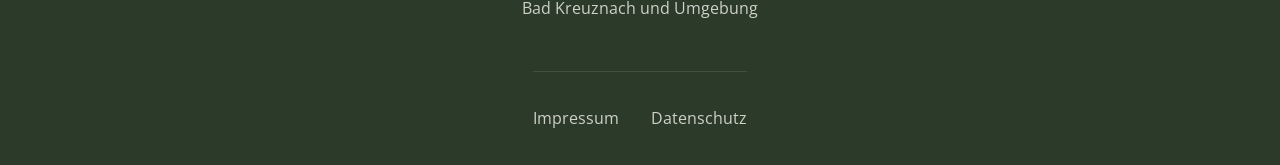
==== commit 9cbb55a9: "." ====
--- a/index.html
+++ b/index.html
@@ -40,8 +40,8 @@
                 <p style="font-size: 1.2rem; max-width: 750px; margin: 0 auto 3rem auto;">
                     Ihr Garten in besten Händen! Ich verwandle Ihre Grünflächen in echte Wohlfühloasen. Zuverlässig, sauber und vollkommen individuell auf Ihre Wünsche abgestimmt.
                 </p>
-                <h2 style="font-size: 1.2rem; max-width: 750px; margin: 0 auto 3rem auto;">
-                    📍 in Bad Kreuznach und Umgebung</h2>
+                <p style="font-size: 1.2rem; max-width: 750px; margin: 0 auto 3rem auto;">
+                    📍 in Bad Kreuznach und Umgebung</p>
                 <div style="display: flex; gap: 1.5rem; justify-content: center; flex-wrap: wrap;">
                     <a href="leistungen.html" class="btn btn-primary">Meine Leistungen</a>
                     <a href="kontakt.html" class="btn btn-secondary">Kontakt aufnehmen</a>
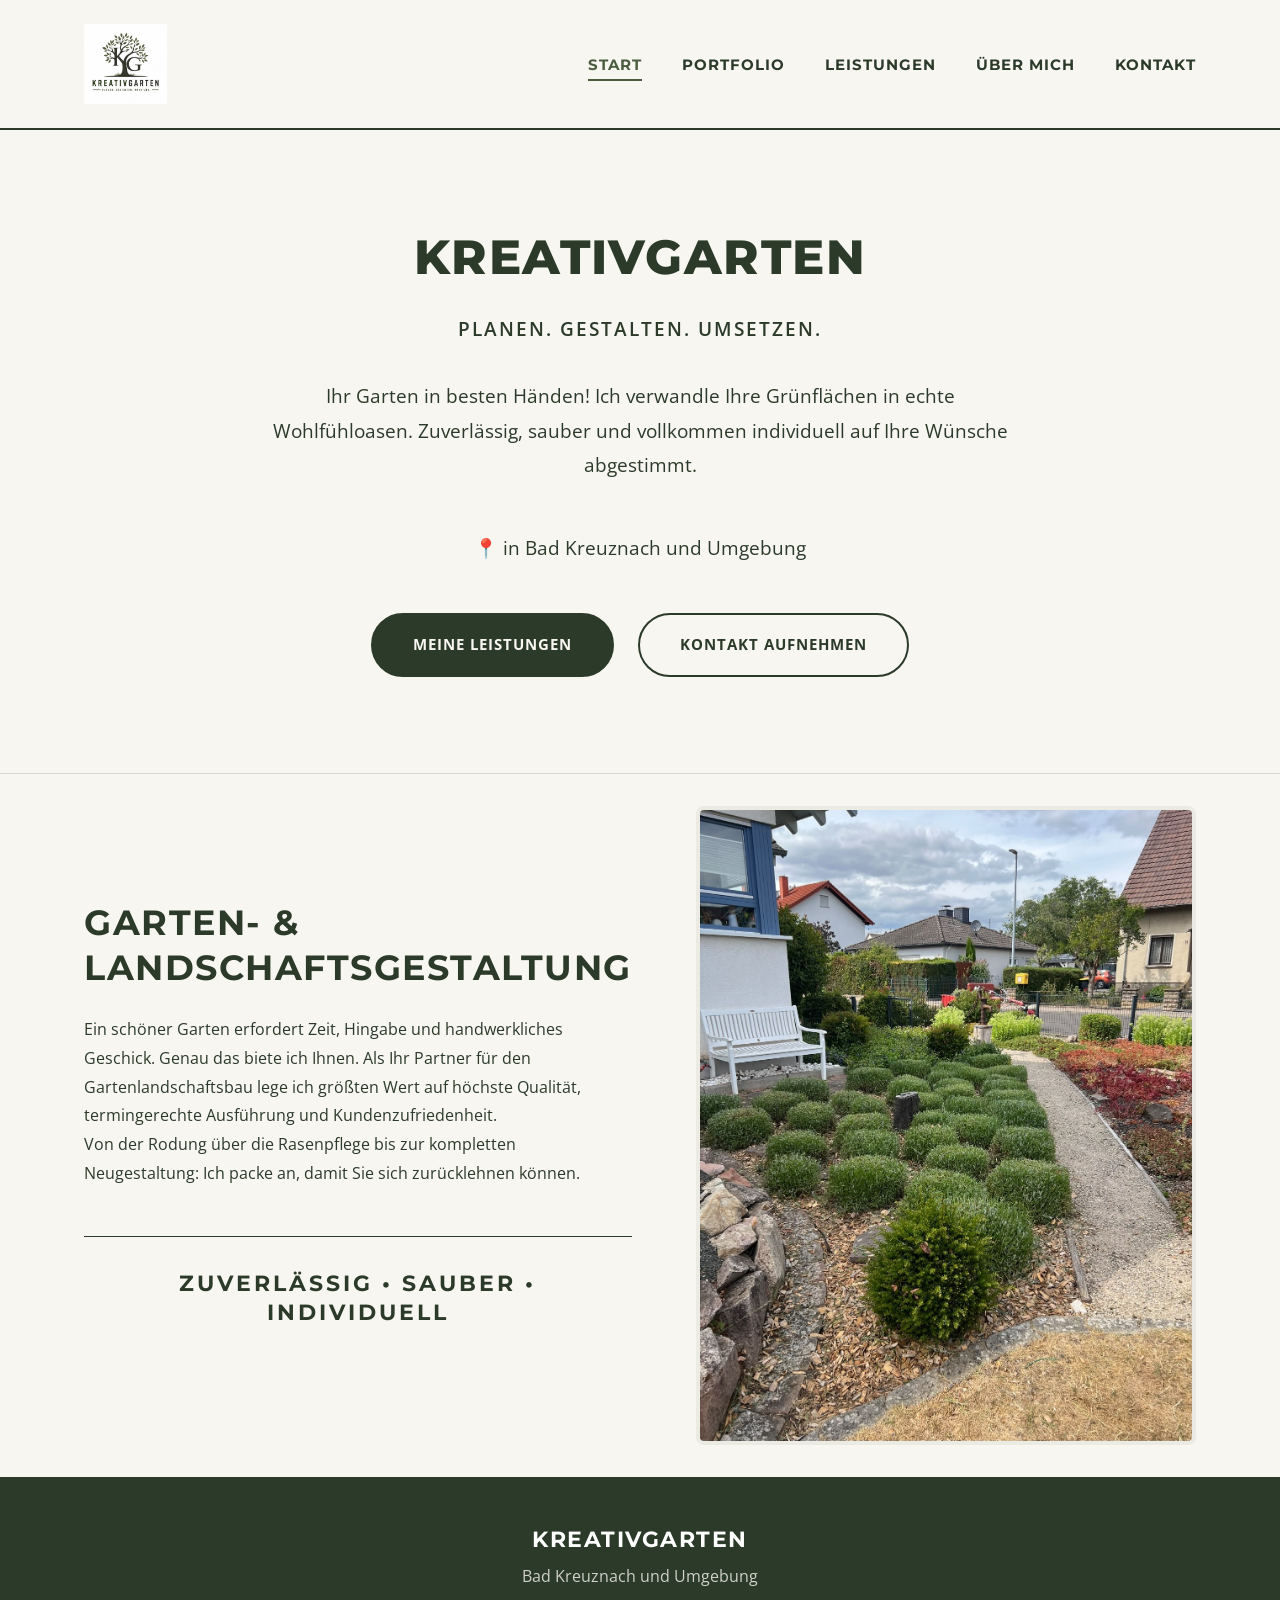
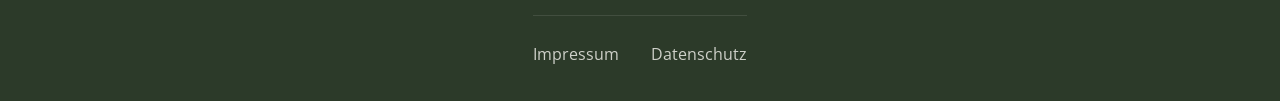
==== commit 66d4cb8b: "." ====
--- a/index.html
+++ b/index.html
@@ -53,7 +53,7 @@
         <section class="container split-layout">
             <div class="content-text">
                 <h2>Garten- & Landschaftsgestaltung</h2>
-                <p>Ein schöner Garten erfordert Zeit, Hingabe und handwerkliches Geschick. Genau das biete ich Ihnen. Als Ihr Partner für den Garten- und Landschaftsbau lege ich größten Wert auf höchste Qualität, termingerechte Ausführung und Kundenzufriedenheit.</p>
+                <p>Ein schöner Garten erfordert Zeit, Hingabe und handwerkliches Geschick. Genau das biete ich Ihnen. Als Ihr Partner für den Gartenlandschaftsbau lege ich größten Wert auf höchste Qualität, termingerechte Ausführung und Kundenzufriedenheit.</p>
                 <p>Von der Rodung über die Rasenpflege bis zur kompletten Neugestaltung: Ich packe an, damit Sie sich zurücklehnen können.</p>
                 
                 <!-- Werte aus dem Flyer -->
--- a/style.css
+++ b/style.css
@@ -98,6 +98,7 @@
 /* ==========================================================================
    4. LAYOUT & CONTAINER
    ========================================================================== */
+   
 .container {
     width: 90%;
     max-width: var(--max-width-container);
@@ -164,16 +165,28 @@
 
 /* --- Allgemeine Karten --- */
 .card {
-    background-color: var(--color-bg-main); padding: 2.5rem 2rem; margin-bottom: 4rem; margin-top: 2rem;
-    border-radius: var(--border-radius); box-shadow: 0 10px 30px rgba(0,0,0,0.03); border: 1px solid var(--color-border);
-    text-align: center; transition: transform var(--transition-speed) ease; height: 100%; 
+    background-color: var(--color-bg-main); 
+    padding: 2.5rem 2rem; 
+    /* margin-bottom und margin-top wurden hier entfernt! */
+    border-radius: var(--border-radius); 
+    box-shadow: 0 10px 30px rgba(0,0,0,0.03); 
+    border: 1px solid var(--color-border);
+    text-align: center; 
+    transition: transform var(--transition-speed) ease; 
+    height: 100%; 
 }
 .card:hover { transform: translateY(-8px); }
 
 .card-leistungen {
-    background-color: var(--color-bg-main); padding: 2.5rem 2rem; border-radius: var(--border-radius);
-    box-shadow: 0 10px 30px rgba(0,0,0,0.03); border: 1px solid var(--color-border); text-align: center;
-    transition: transform var(--transition-speed) ease; height: 100%; 
+    background-color: var(--color-bg-main); 
+    padding: 2.5rem 2rem; 
+    /* margin-bottom und margin-top wurden hier entfernt! */
+    border-radius: var(--border-radius);
+    box-shadow: 0 10px 30px rgba(0,0,0,0.03); 
+    border: 1px solid var(--color-border); 
+    text-align: center;
+    transition: transform var(--transition-speed) ease; 
+    height: 100%; 
 }
 
 .card-icon { font-size: 2.5rem; color: var(--color-primary-hover); margin-bottom: 1.5rem; }
@@ -228,11 +241,31 @@
 
 .page-header { background-color: var(--color-bg-alt); padding: 6rem 0; text-align: center; border-bottom: 1px solid var(--color-border); }
 
-.footer { background-color: var(--color-primary); color: var(--color-bg-main); padding: 5rem 0 2rem 0; text-align: center; margin-top: auto; }
+.footer { 
+    background-color: var(--color-primary); 
+    color: var(--color-bg-main); 
+    padding: 3rem 0 2rem 0; /* Padding oben von 5rem auf 3rem verkleinert */
+    text-align: center; 
+    margin-top: auto; 
+}
 .footer p, .footer a { color: var(--color-bg-main); opacity: 0.8; }
-.flex-footer { display: flex; flex-direction: column; align-items: center; gap: 2rem; }
-.footer-links { display: flex; gap: 2rem; margin-top: 1rem; border-top: 1px solid rgba(255,255,255,0.1); padding-top: 2rem; }
+
+.flex-footer { 
+    display: flex; 
+    flex-direction: column; 
+    align-items: center; 
+    gap: 1rem; /* Gap von 2rem auf 1rem verkleinert */
+}
+
+.footer-links { 
+    display: flex; 
+    gap: 2rem; 
+    margin-top: 0.5rem; /* Von 1rem auf 0.5rem verkleinert */
+    border-top: 1px solid rgba(255,255,255,0.1); 
+    padding-top: 1.5rem; /* Von 2rem auf 1.5rem verkleinert */
+}
 .footer-links a:hover { opacity: 1; }
+
 
 /* ==========================================================================
    7. MEDIA QUERIES (Responsivität)
